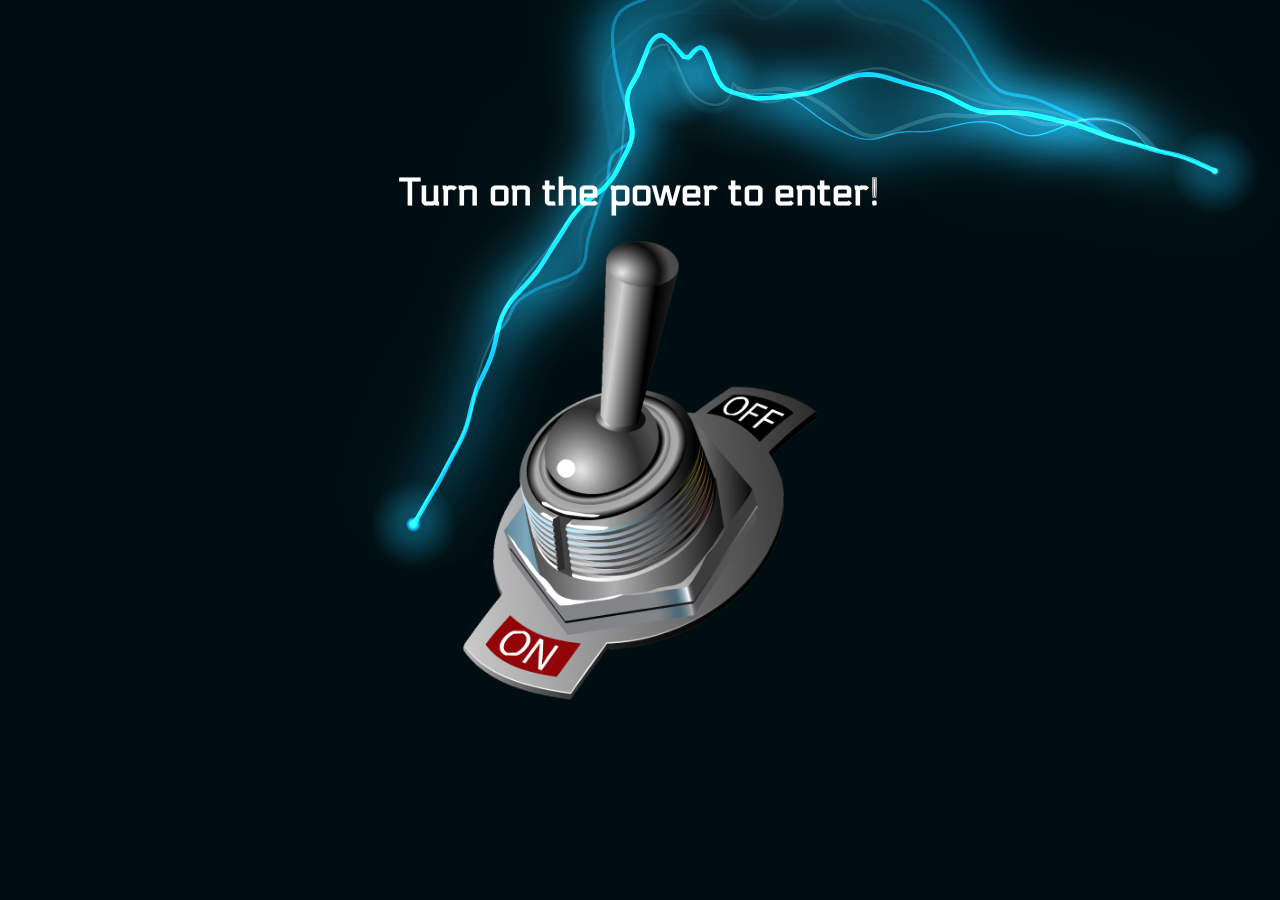
==== index.html @ 17b65369 "initial commit" ====
<!DOCTYPE html>
<canvas id='c' style="position: absolute;">
</canvas>

<html lang="en" dir="ltr">
  <head>
    <meta charset="utf-8">
    <title></title>
    <link rel="stylesheet" href="style.css">
    <link href="https://fonts.googleapis.com/css?family=Electrolize" rel="stylesheet">
  </head>
  <body>
    <div style="position: absolute; top: 0; left: 0; right: 0; bottom: 0; display: flex; justify-content: center; flex-direction: column;" class="">
      <div class="glow" style="text-align: center; font-size: 3vw; color: white; font-family: Electrolize; font-weight: bold;">Turn on the power to enter!</div>
      <a href="http://cnn.com" style="align-self: center; width: 40%;">
        <div id="switch_div" style="" class="">
          <img src="switch1.png" id="switch_off" alt="" style="display: inline; height: auto; width: 100%;">
          <img src="switch2.png" id="switch_on" alt="" style="display: none; height: auto; width: 100%;">
        </div>
      </a>
    </div>
  </body>
  <script src="https://code.jquery.com/jquery-3.3.1.min.js"
  integrity="sha256-FgpCb/KJQlLNfOu91ta32o/NMZxltwRo8QtmkMRdAu8="
  crossorigin="anonymous"></script>
  <script src="main.js"></script>
</html>









<script type="text/javascript" src="js/point/index.js"></script>
<script type="text/javascript" src="js/main.js"></script>
---- style.css ----
.dashed{
  border: 1px dashed black;
}


.glow {
    -webkit-animation-duration: 1s;
    -webkit-animation-name: glow;
    -webkit-animation-direction: alternate;
    -webkit-animation-iteration-count: infinite;
    animation-duration: 1s;
    animation-name: glow;
    animation-direction: alternate;
    animation-iteration-count: infinite;

}


@-webkit-keyframes glow {
    from { text-shadow: 0 0 0px red; }
    to { text-shadow: 0 0 50px red; }
}


body {
    margin: 0;
    padding: 0;
}
canvas {
    position: absolute;
}
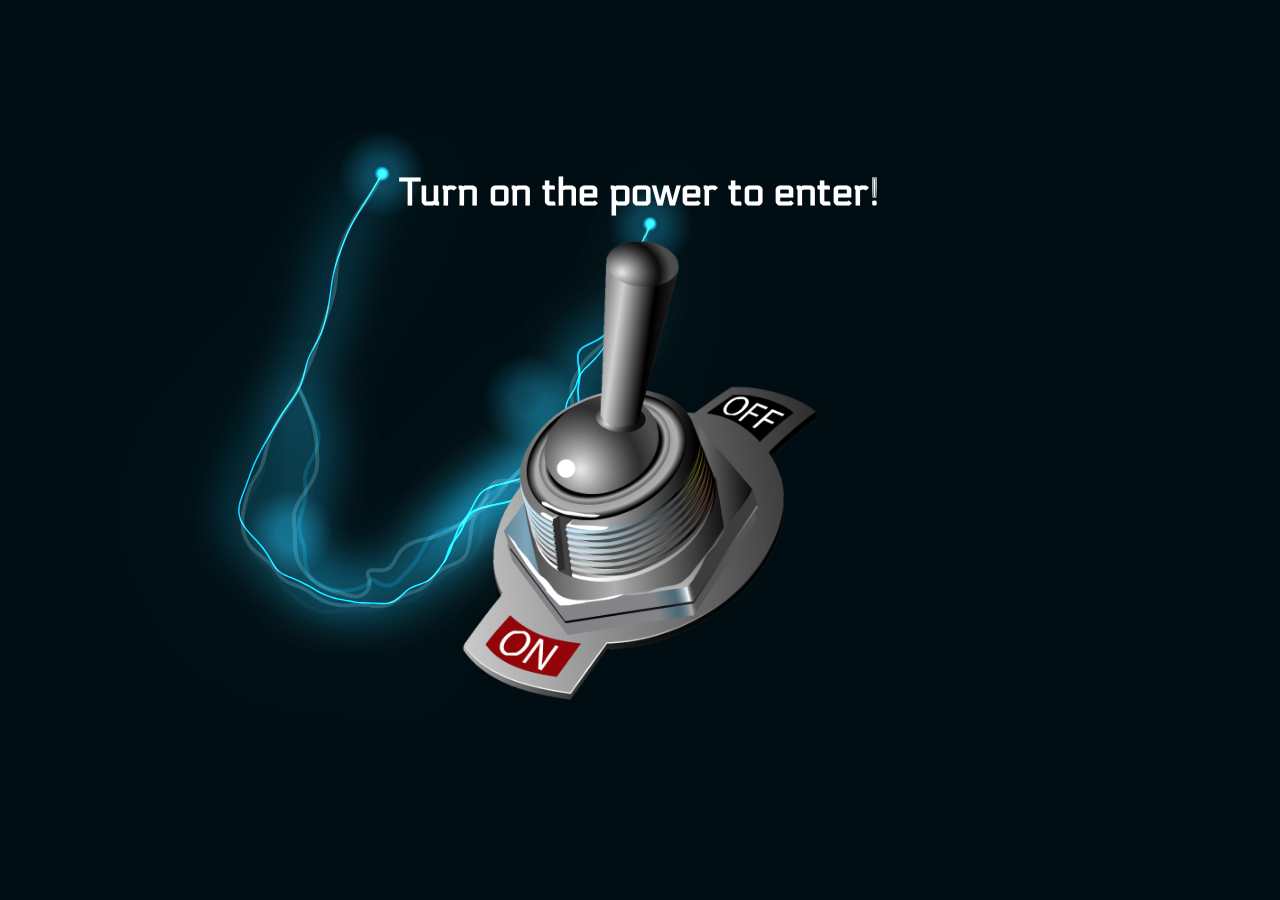
==== commit ef352c2d: "updated main.js location and rearranged index.html file" ====
--- a/index.html
+++ b/index.html
@@ -1,7 +1,4 @@
 <!DOCTYPE html>
-<canvas id='c' style="position: absolute;">
-</canvas>
-
 <html lang="en" dir="ltr">
   <head>
     <meta charset="utf-8">
@@ -9,6 +6,9 @@
     <link rel="stylesheet" href="style.css">
     <link href="https://fonts.googleapis.com/css?family=Electrolize" rel="stylesheet">
   </head>
+
+  <canvas id='c' style="position: absolute;">
+  </canvas>
   <body>
     <div style="position: absolute; top: 0; left: 0; right: 0; bottom: 0; display: flex; justify-content: center; flex-direction: column;" class="">
       <div class="glow" style="text-align: center; font-size: 3vw; color: white; font-family: Electrolize; font-weight: bold;">Turn on the power to enter!</div>
@@ -23,16 +23,7 @@
   <script src="https://code.jquery.com/jquery-3.3.1.min.js"
   integrity="sha256-FgpCb/KJQlLNfOu91ta32o/NMZxltwRo8QtmkMRdAu8="
   crossorigin="anonymous"></script>
-  <script src="main.js"></script>
+  <script type="text/javascript" src="js/point/index.js"></script>
+  <script type="text/javascript" src="js/main.js"></script>
+
 </html>
-
-
-
-
-
-
-
-
-
-<script type="text/javascript" src="js/point/index.js"></script>
-<script type="text/javascript" src="js/main.js"></script>
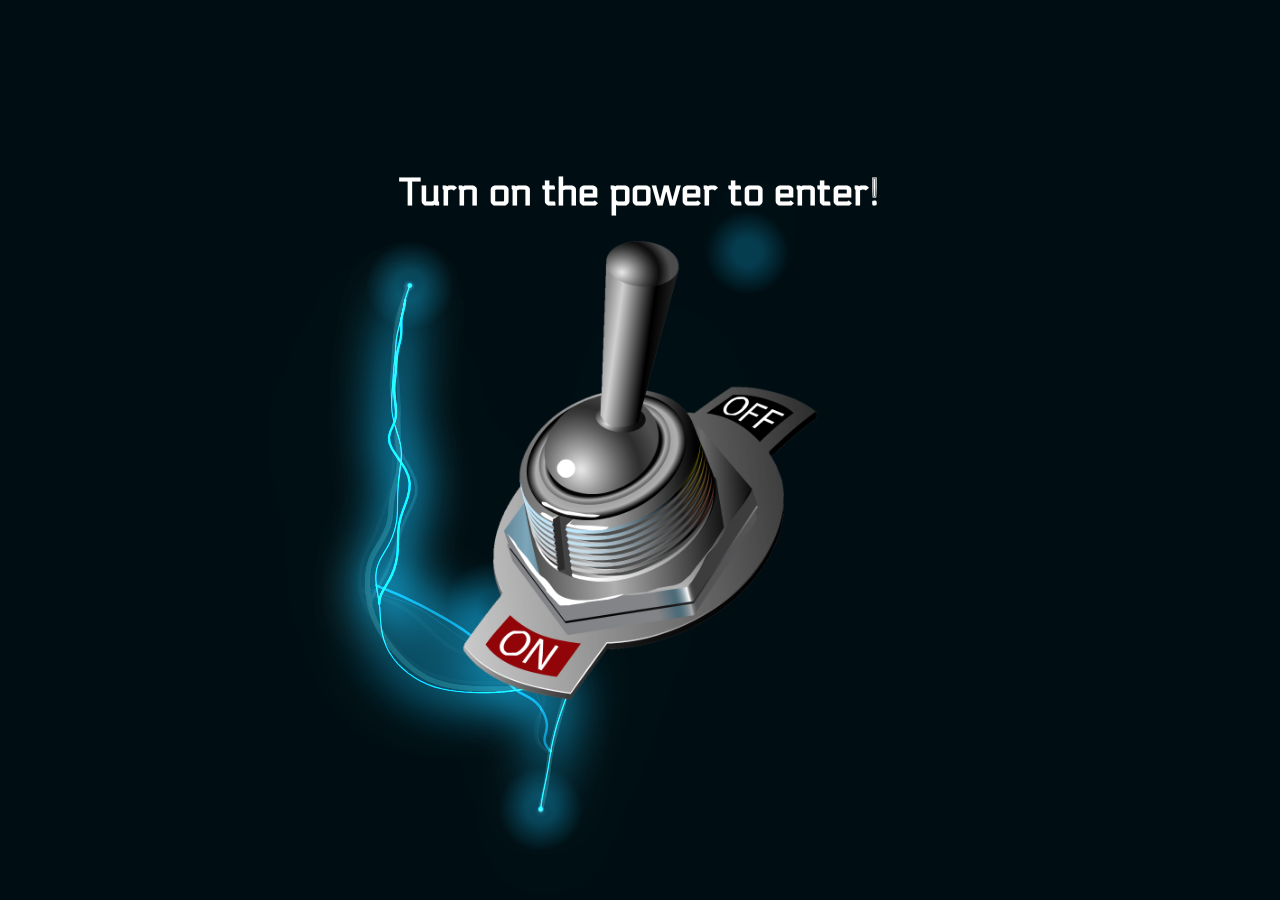
==== commit 5c67c460: "changed redirect address" ====
--- a/index.html
+++ b/index.html
@@ -12,7 +12,7 @@
   <body>
     <div style="position: absolute; top: 0; left: 0; right: 0; bottom: 0; display: flex; justify-content: center; flex-direction: column;" class="">
       <div class="glow" style="text-align: center; font-size: 3vw; color: white; font-family: Electrolize; font-weight: bold;">Turn on the power to enter!</div>
-      <a href="http://cnn.com" style="align-self: center; width: 40%;">
+      <a href="http://eatcode.net" style="align-self: center; width: 40%;">
         <div id="switch_div" style="" class="">
           <img src="switch1.png" id="switch_off" alt="" style="display: inline; height: auto; width: 100%;">
           <img src="switch2.png" id="switch_on" alt="" style="display: none; height: auto; width: 100%;">
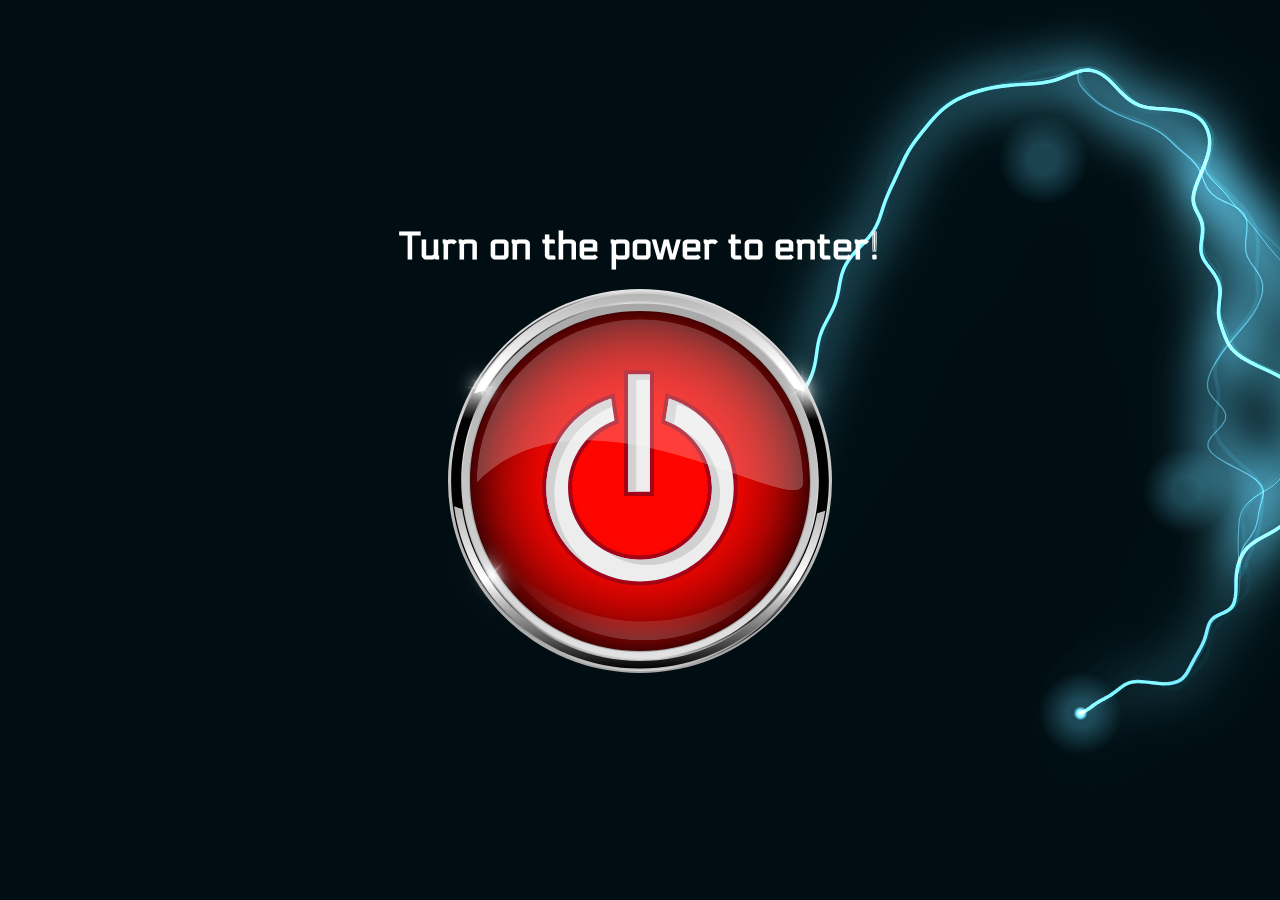
==== commit 3b3061f2: "updated switch" ====
--- a/index.html
+++ b/index.html
@@ -11,13 +11,17 @@
   </canvas>
   <body>
     <div style="position: absolute; top: 0; left: 0; right: 0; bottom: 0; display: flex; justify-content: center; flex-direction: column;" class="">
-      <div class="glow" style="text-align: center; font-size: 3vw; color: white; font-family: Electrolize; font-weight: bold;">Turn on the power to enter!</div>
-      <a href="http://eatcode.net" style="align-self: center; width: 40%;">
-        <div id="switch_div" style="" class="">
-          <img src="switch1.png" id="switch_off" alt="" style="display: inline; height: auto; width: 100%;">
-          <img src="switch2.png" id="switch_on" alt="" style="display: none; height: auto; width: 100%;">
+      <div class="glow" style="text-align: center; font-size: 3vw; color: white; font-family: Electrolize; font-weight: bold; margin-bottom: 20px;">Turn on the power to enter!</div>
+      <div style="align-self:center; width: 30%;">
+        <div id="switch_div">
+          <img src="push_button_off.svg" id="switch_off" alt="" style="display: inline; height: auto; width: 100%;">
+          <img src="push_button_on.svg" id="switch_on" alt="" style="display: none; height: auto; width: 100%;">
         </div>
-      </a>
+      </div>
+
+      <!-- <a href="http://eatcode.net" style="align-self: center; width: 40%;">
+
+      </a> -->
     </div>
   </body>
   <script src="https://code.jquery.com/jquery-3.3.1.min.js"
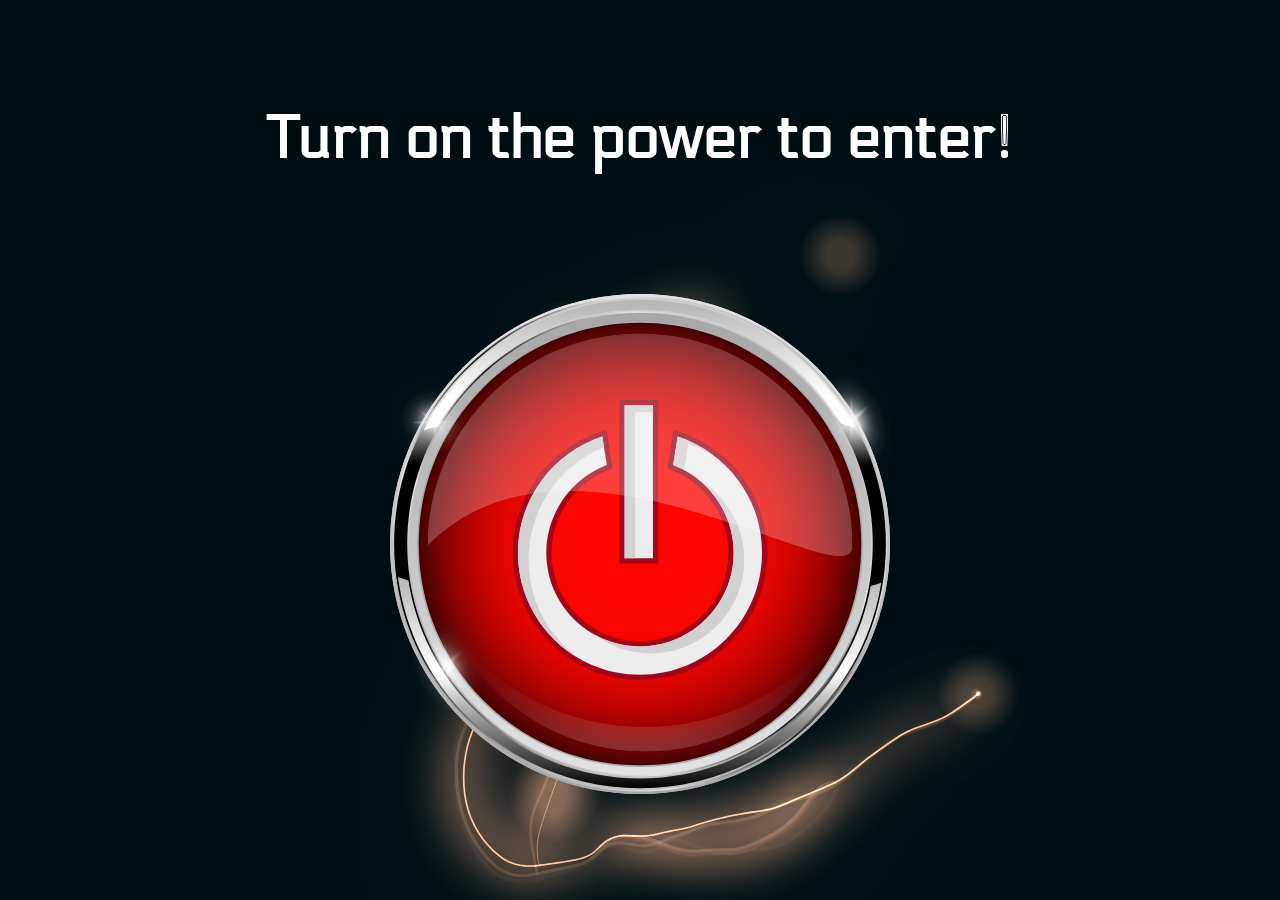
==== commit 6a98db38: "updated the switch" ====
--- a/index.html
+++ b/index.html
@@ -10,20 +10,14 @@
   <canvas id='c' style="position: absolute;">
   </canvas>
   <body>
-    <div style="position: absolute; top: 0; left: 0; right: 0; bottom: 0; display: flex; justify-content: center; flex-direction: column;" class="">
-      <div class="glow" style="text-align: center; font-size: 3vw; color: white; font-family: Electrolize; font-weight: bold; margin-bottom: 20px;">Turn on the power to enter!</div>
-      <div style="align-self:center; width: 30%;">
-        <div id="switch_div">
-          <img src="push_button_off.svg" id="switch_off" alt="" style="display: inline; height: auto; width: 100%;">
-          <img src="push_button_on.svg" id="switch_on" alt="" style="display: none; height: auto; width: 100%;">
-        </div>
+    <section class="content-wrapper">
+      <div class="glow turn-power-on-text">Turn on the power to enter!</div>
+      <div id="switch_div">
+        <img src="push_button_off.svg" id="switch_off" class="power_button">
+        <img src="push_button_on.svg" id="switch_on" class="power_button">
       </div>
-
-      <!-- <a href="http://eatcode.net" style="align-self: center; width: 40%;">
-
-      </a> -->
     </div>
-  </body>
+  </section>
   <script src="https://code.jquery.com/jquery-3.3.1.min.js"
   integrity="sha256-FgpCb/KJQlLNfOu91ta32o/NMZxltwRo8QtmkMRdAu8="
   crossorigin="anonymous"></script>
--- a/style.css
+++ b/style.css
@@ -1,5 +1,5 @@
 .dashed{
-  border: 1px dashed black;
+  border: 1px dashed white;
 }
 
 
@@ -16,10 +16,10 @@
 }
 
 
-@-webkit-keyframes glow {
+/* @-webkit-keyframes glow {
     from { text-shadow: 0 0 0px red; }
     to { text-shadow: 0 0 50px red; }
-}
+} */
 
 
 body {
@@ -29,3 +29,69 @@
 canvas {
     position: absolute;
 }
+
+
+#switch_div{
+    position: relative;
+}
+
+#switch_off{
+    position: absolute;
+    -webkit-transition: opacity .2s ease-in-out;
+    -moz-transition: opacity .2s ease-in-out;
+    -o-transition: opacity .2s ease-in-out;
+    transition: opacity .2s ease-in-out;
+}
+
+.transparent{
+    opacity: 0;
+}
+
+.content-wrapper{
+    position: absolute;
+    top: 0;
+    left: 0;
+    right: 0;
+    bottom: 0;
+    display: flex;
+    justify-content: center;
+    align-items: center;
+    flex-direction: column;
+}
+
+.turn-power-on-text{
+    text-align: center;
+    color: white;
+    font-family: Electrolize;
+    font-weight: bold;
+    font-size: 6vw;
+    margin-bottom: 120px;
+}
+
+
+.power_button{
+    width: 100%;
+}
+@media (min-width: 1200px){
+    .turn-power-on-text{
+        font-size: 60px;
+    }
+}
+@media (min-width: 700px){
+    #switch_div{
+        width: 45%;
+        max-width: 500px;
+    }
+}
+
+@media (max-width: 700px){
+    #switch_div{
+        width: 70%;
+    }
+}
+
+/* @media(min-width: 701px){
+    .switch_wrapper{
+        width: 40%!important;
+    }
+} */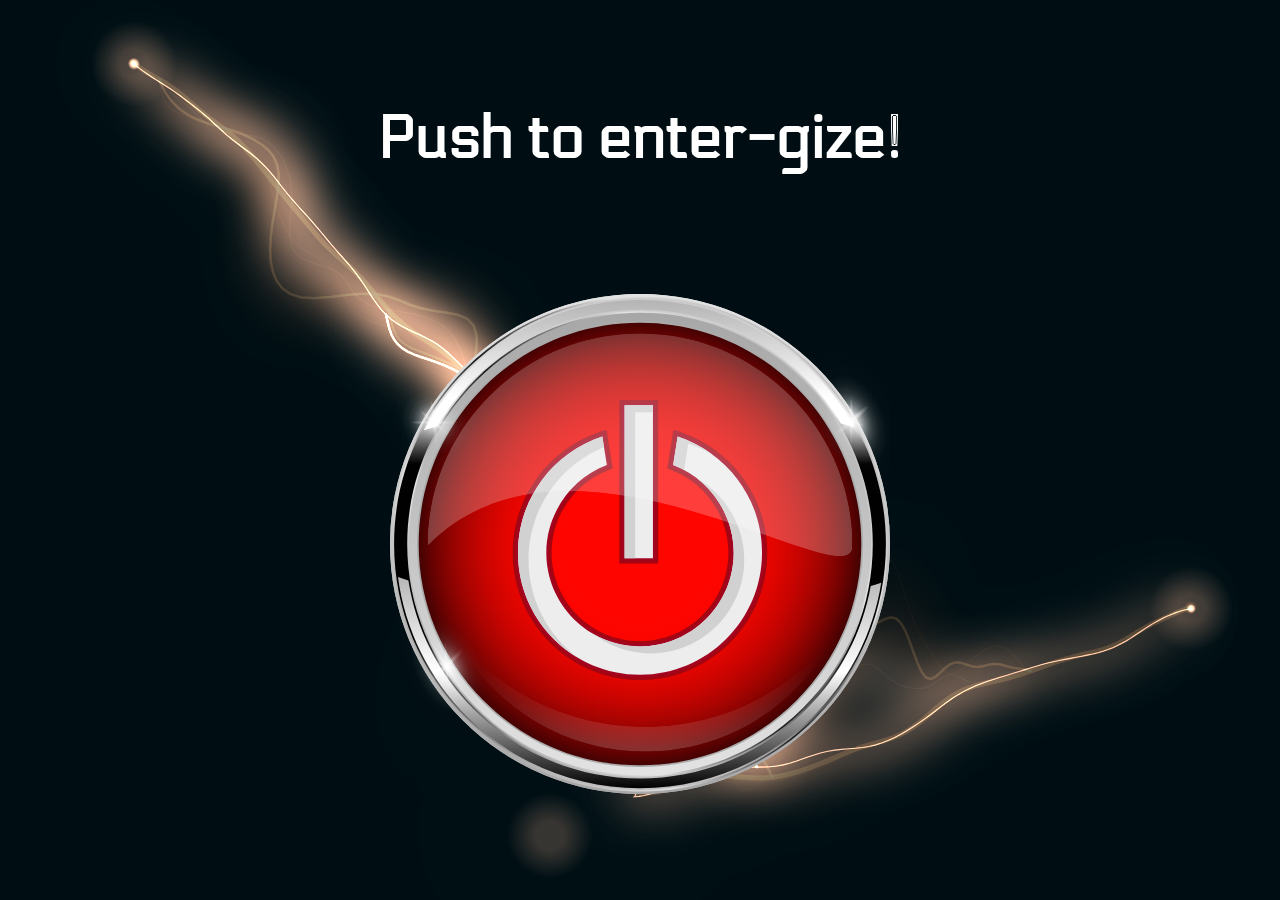
==== commit aa86a9d3: "changed to 'push to entergize'" ====
--- a/index.html
+++ b/index.html
@@ -1,27 +1,28 @@
 <!DOCTYPE html>
 <html lang="en" dir="ltr">
-  <head>
-    <meta charset="utf-8">
-    <title></title>
-    <link rel="stylesheet" href="style.css">
-    <link href="https://fonts.googleapis.com/css?family=Electrolize" rel="stylesheet">
-  </head>
 
-  <canvas id='c' style="position: absolute;">
-  </canvas>
-  <body>
-    <section class="content-wrapper">
-      <div class="glow turn-power-on-text">Turn on the power to enter!</div>
-      <div id="switch_div">
-        <img src="push_button_off.svg" id="switch_off" class="power_button">
-        <img src="push_button_on.svg" id="switch_on" class="power_button">
-      </div>
+<head>
+  <meta charset="utf-8">
+  <title></title>
+  <link rel="stylesheet" href="style.css">
+  <link href="https://fonts.googleapis.com/css?family=Electrolize" rel="stylesheet">
+</head>
+
+<canvas id='c' style="position: absolute;">
+</canvas>
+
+<body>
+  <section class="content-wrapper">
+    <div class="glow turn-power-on-text">Push to enter-gize!</div>
+    <div id="switch_div">
+      <img src="push_button_off.svg" id="switch_off" class="power_button">
+      <img src="push_button_on.svg" id="switch_on" class="power_button">
+    </div>
     </div>
   </section>
   <script src="https://code.jquery.com/jquery-3.3.1.min.js"
-  integrity="sha256-FgpCb/KJQlLNfOu91ta32o/NMZxltwRo8QtmkMRdAu8="
-  crossorigin="anonymous"></script>
+    integrity="sha256-FgpCb/KJQlLNfOu91ta32o/NMZxltwRo8QtmkMRdAu8=" crossorigin="anonymous"></script>
   <script type="text/javascript" src="js/point/index.js"></script>
   <script type="text/javascript" src="js/main.js"></script>
 
-</html>
+</html>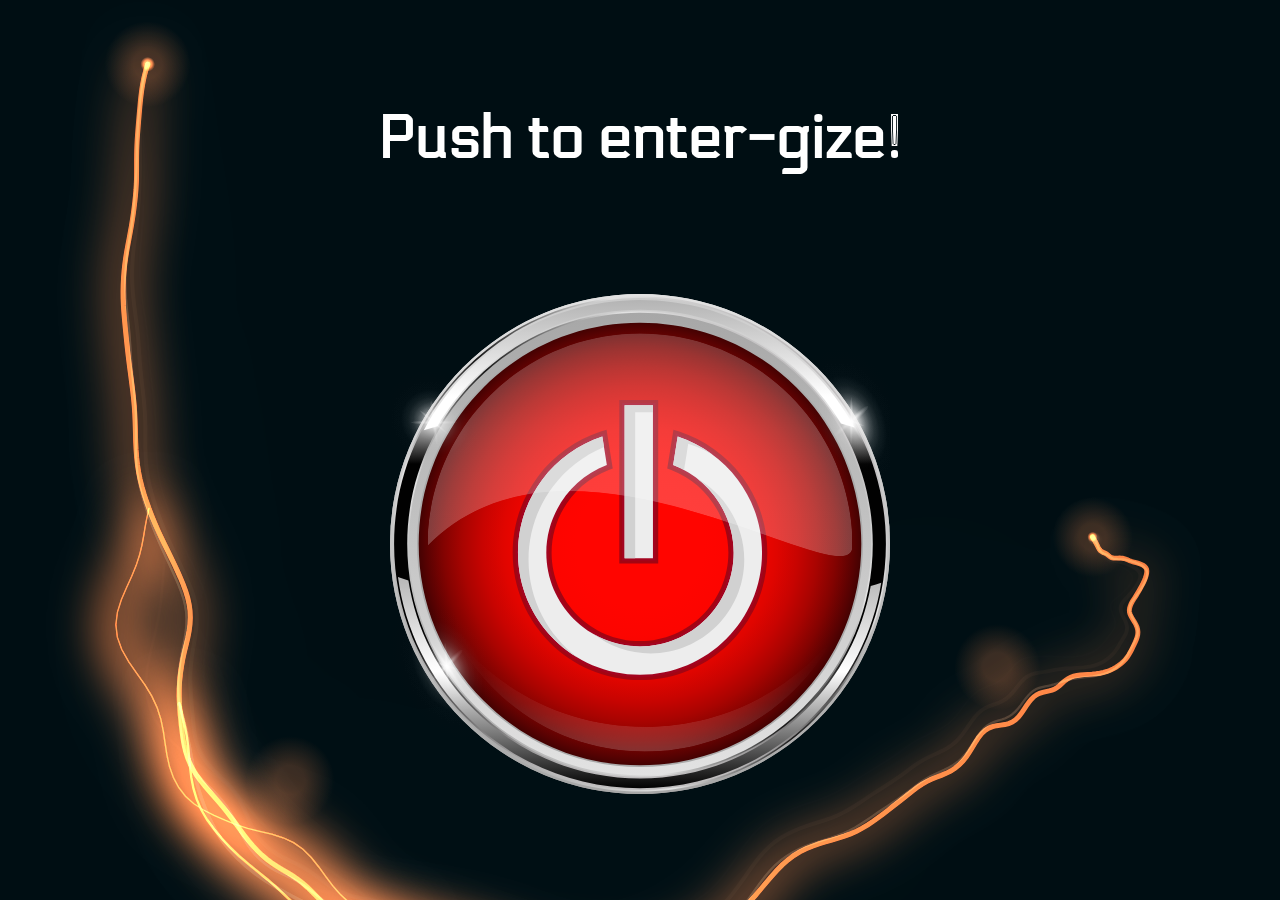
==== commit 1c567090: "updated, added index.html" ====
--- a/index.html
+++ b/index.html
@@ -4,7 +4,7 @@
 <head>
   <meta charset="utf-8">
   <title></title>
-  <link rel="stylesheet" href="style.css">
+  <link rel="stylesheet" href="switch_index/style.css">
   <link href="https://fonts.googleapis.com/css?family=Electrolize" rel="stylesheet">
 </head>
 
@@ -15,14 +15,14 @@
   <section class="content-wrapper">
     <div class="glow turn-power-on-text">Push to enter-gize!</div>
     <div id="switch_div">
-      <img src="push_button_off.svg" id="switch_off" class="power_button">
-      <img src="push_button_on.svg" id="switch_on" class="power_button">
+      <img src="switch_index/push_button_off.svg" id="switch_off" class="power_button">
+      <img src="switch_index/push_button_on.svg" id="switch_on" class="power_button">
     </div>
     </div>
   </section>
   <script src="https://code.jquery.com/jquery-3.3.1.min.js"
     integrity="sha256-FgpCb/KJQlLNfOu91ta32o/NMZxltwRo8QtmkMRdAu8=" crossorigin="anonymous"></script>
-  <script type="text/javascript" src="js/point/index.js"></script>
-  <script type="text/javascript" src="js/main.js"></script>
+  <script type="text/javascript" src="switch_index/js/point/index.js"></script>
+  <script type="text/javascript" src="switch_index/js/main.js"></script>
 
 </html>--- a/switch_index/style.css
+++ b/switch_index/style.css
@@ -0,0 +1,97 @@
+.dashed{
+  border: 1px dashed white;
+}
+
+
+.glow {
+    -webkit-animation-duration: 1s;
+    -webkit-animation-name: glow;
+    -webkit-animation-direction: alternate;
+    -webkit-animation-iteration-count: infinite;
+    animation-duration: 1s;
+    animation-name: glow;
+    animation-direction: alternate;
+    animation-iteration-count: infinite;
+
+}
+
+
+/* @-webkit-keyframes glow {
+    from { text-shadow: 0 0 0px red; }
+    to { text-shadow: 0 0 50px red; }
+} */
+
+
+body {
+    margin: 0;
+    padding: 0;
+}
+canvas {
+    position: absolute;
+}
+
+
+#switch_div{
+    position: relative;
+}
+
+#switch_off{
+    position: absolute;
+    -webkit-transition: opacity .2s ease-in-out;
+    -moz-transition: opacity .2s ease-in-out;
+    -o-transition: opacity .2s ease-in-out;
+    transition: opacity .2s ease-in-out;
+}
+
+.transparent{
+    opacity: 0;
+}
+
+.content-wrapper{
+    position: absolute;
+    top: 0;
+    left: 0;
+    right: 0;
+    bottom: 0;
+    display: flex;
+    justify-content: center;
+    align-items: center;
+    flex-direction: column;
+}
+
+.turn-power-on-text{
+    text-align: center;
+    color: white;
+    font-family: Electrolize;
+    font-weight: bold;
+    font-size: 6vw;
+    margin-bottom: 120px;
+}
+
+
+.power_button{
+    width: 100%;
+}
+@media (min-width: 1200px){
+    .turn-power-on-text{
+        font-size: 60px;
+    }
+}
+@media (min-width: 700px){
+    #switch_div{
+        width: 45%;
+        max-width: 500px;
+    }
+}
+
+@media (max-width: 700px){
+    #switch_div{
+        width: 70%;
+    }
+}
+
+/* @media(min-width: 701px){
+    .switch_wrapper{
+        width: 40%!important;
+    }
+} */